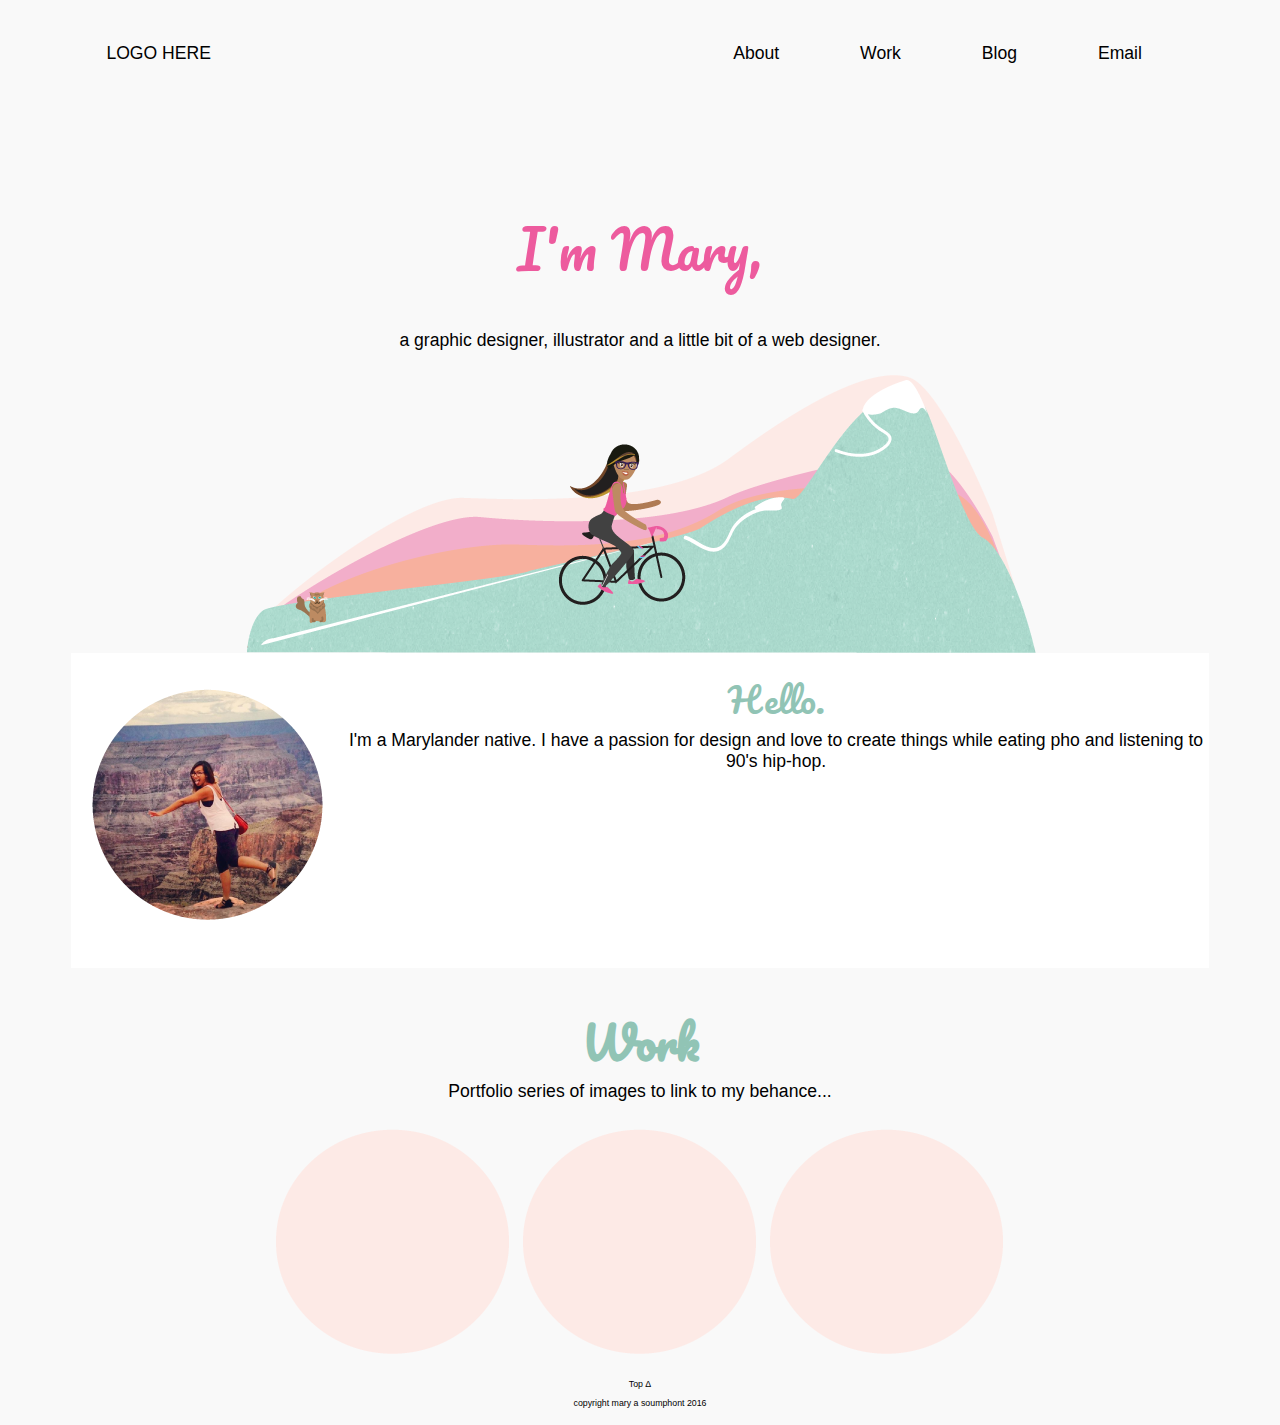
==== final/index.html @ 81c0819e "final" ====
<html>
<head>
	<title>Mary Soumphont Portfolio</title>
<link rel="stylesheet" type="text/css" href="css/style.css">
<link href="https://fonts.googleapis.com/css?family=Pacifico" rel="stylesheet">
<meta name="viewport" content="width=device-width, initial-scale=1">

</head>

<body>
	<div id="wrapper">
	<header>
	<div id="logo">LOGO HERE
	</div>

		<label for="toggle">Menu</label>
		<input type="checkbox" id="toggle">
		
	<nav class="clearfix">
<ul>
<li><a href="#about">About</a></li>
<li><a href="#work">Work</a></li>
<li><a href="#">Blog</a></li>
<li><a href="#">Email</a></li>
</ul>
	</nav>
	</header>

<section id="home">
<h1>I'm Mary,</h1>
<p> a graphic designer, illustrator and a little bit of a web designer.</p>
<img class="banner" src="images/banner.png" title="I'm Mary" alt="banner">
</section>

<!-- QUESTIONS FOR 1:1 Image dimensions? Best practice? Best Image format for web? How to make columns with div/section? Need to create a wrapper? About section aligns all the way left?-->

<section id="about">
	<div class="about">
<img class="selfie" src="images/aboutme.png" title="Hello" alt="image" style="float: left; margin: 15px;"> 
<span style="font-family: 'Pacifico', cursive; font-size: 2em; color: #91c4b5;">Hello.</span> <br>I'm a Marylander native. I have a passion for design and love to create things while eating pho and listening to 90's hip-hop.
</div>
</section>
<section id="work">	
	<h2>Work</h2>
Portfolio series of images to link to my behance...
<p>
<img src="images/placeholder.png" align="middle" title="Hello" alt="image">
<img src="images/placeholder.png" align="middle" title="Hello" alt="image">
<img src="images/placeholder.png" align="middle" title="Hello" alt="image">
</section>

<footer>
<a href="#logo">Top &#916</a>
<p>
copyright mary a soumphont 2016
</footer>
</div>

</body>
</html>
---- final/css/style.css ----
body {
	text-align: center;
	display: block;
	background-color: #f9f9f9;
	font-size: 1.1em;
	font-family: "Helvetica Neue Light","Helvetica Neue",Helvetica,Arial,"Lucida Grande",sans-serif;
}

#wrapper {
	width: 90%;
	text-align: center;
	display: inline-block;

}

header {
	background-color: #f9f9f9;
	padding: 1em;
	height: 3em;
}

nav {
	float: right;
	padding: 1em;
	display: block;
}

nav a {	
  text-decoration: none;
  color: #000000;
  margin: 1.8em;
}

a {
	color: #000;
	text-decoration: none;
}

a:hover {
	color: #ed5b9e;
}

#logo {
	float: left;
	padding: 1em;
}

#home {
	padding-top: 4em;
	background-color: #f9f9f9;
}
ul {
	display: inline;
    list-style: none;
    padding: 0;
    margin: 0;
}
li {
    display: block;
    float: left;
    padding-left: 1em;
}

h1 {
	font-family: 'Pacifico', cursive;
	font-size: 3em;
	font-weight: lighter;
	color: #ed5b9e;
}

h2 {
	font-family: 'Pacifico', cursive;
	font-size: 2.5em;
	color: #91c4b5;
	margin-bottom:0em;
}

#about {
	text-align: center;
	width: 100%;
	background-color: #fff;
	height: 300px;
	padding-top: 15px;
}

.container {
	display: block;
	float: right;
	padding: 3%;
	width: 60%;
	background-color: #fff;
}

#work {
	display: block;
	background-color: #f9f9f9;
	padding-top: 20 0 20 0;
	clear: both;
}

footer {
	background-color: #f9f9f9;
	font-size: .5em;
	clear: both;
}

.clearfix:after {
	visibility: hidden;
	display: block;
	font-size: 0;
	content: " ";
	clear: both;
	height: 0;

}

label {
  text-decoration: none;
  color: #000000;
  margin: 1.8em;
  display: none;
}
#toggle{
	display: none;
}
img.selfie {
	vertical-align: 30%; 
}


@media only screen and (max-width: 800px) {
  nav {
    float: none;
  }	
  nav {
    float: right;
  }
  nav a {
      margin: 0 1.6em .75em 1em;
  }
   img {
    width: 30%;
  }
  img.banner {
	width: 100%; 
}
    #about {
    width: 100%;
    font-size: 1em;
    line-height: 1.8em;
    padding: 40px 20px 0 0;
    height: 280px;
    text-align: center;
  }
}

@media only screen and (max-width: 480px) {
  h1 {
    display: block;
    text-align: center;
    font-size: 3em;
  }
 h2 {
	font-size: 2em;
  }

  li {
    width: 100%;
    padding: 2em 0 2em 0;
    border-top: solid 1px;
    border-color: #fff;
  }
     img {
    width: 70%;
  }
  .container {
	padding: 3%;
	width: 100%;
}
#home {
	padding: 1em;
	background-color: #f9f9f9;
}
#about {
	text-align: center;
	width: 80%;
	font-size: 1em;
	height: 400px;
	padding-top: 0px;

}
#work {
	height: 810px;
}
#logo {
	float: none;
}
label {
	display: block;
	float: none;
}
nav {
	display: none;
}
#toggle:checked + nav{
	display: block;
	padding-left: 2em;

}

}
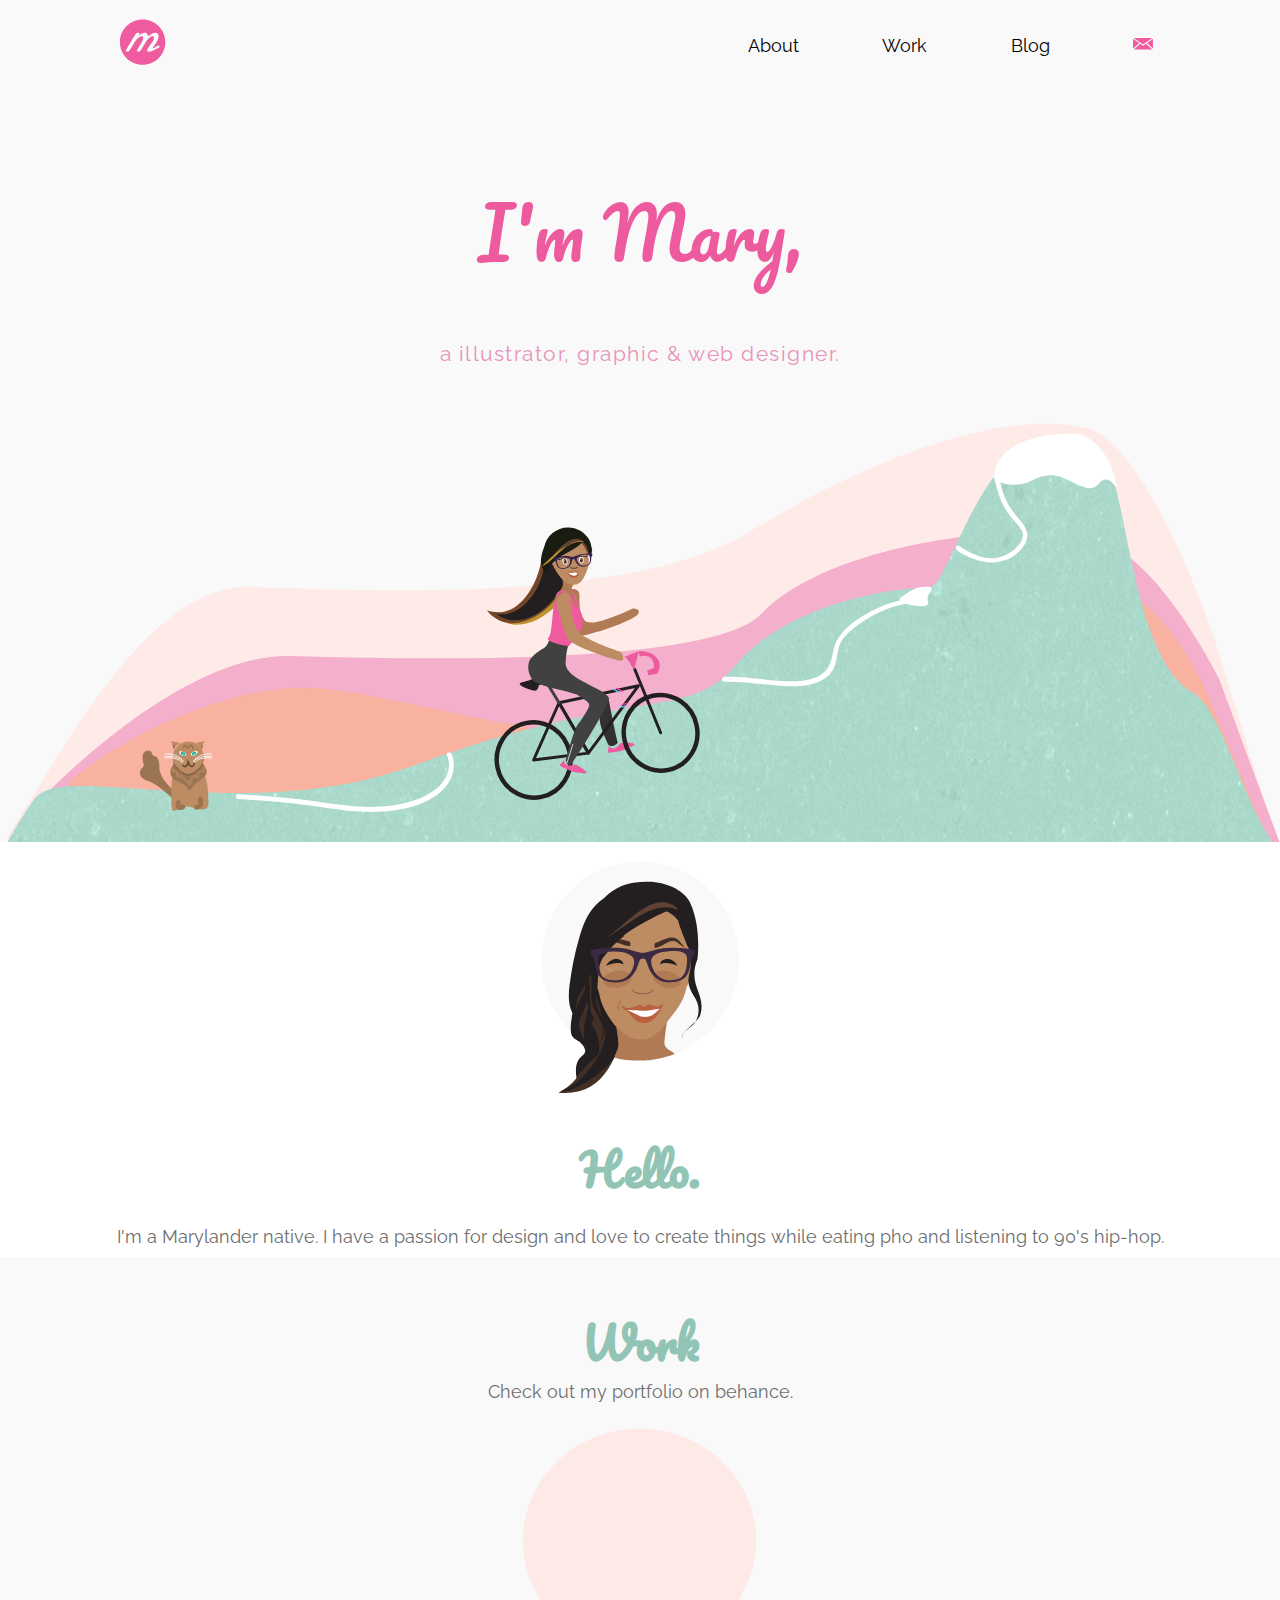
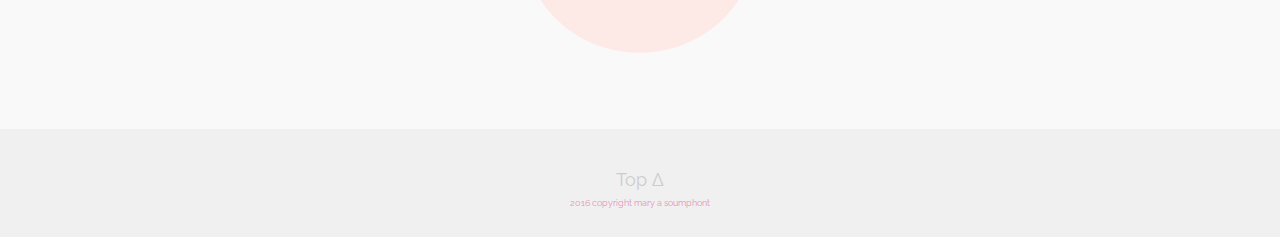
==== commit 99cf40b4: "final" ====
--- a/final/index.html
+++ b/final/index.html
@@ -1,60 +1,69 @@
 <html>
 <head>
-	<title>Mary Soumphont Portfolio</title>
+	<title>Mary Soumphont | Portfolio</title>
 <link rel="stylesheet" type="text/css" href="css/style.css">
 <link href="https://fonts.googleapis.com/css?family=Pacifico" rel="stylesheet">
+<link href="https://fonts.googleapis.com/css?family=Rubik" rel="stylesheet">
+<link href="https://fonts.googleapis.com/css?family=Raleway" rel="stylesheet">
+
 <meta name="viewport" content="width=device-width, initial-scale=1">
 
 </head>
 
 <body>
-	<div id="wrapper">
+
 	<header>
-	<div id="logo">LOGO HERE
+	<div id="logo"><img src="images/logo.svg" title="I'm Mary" alt="banner">
+	</div>
+	<div id="logo2">
+		<span style="font-family: 'Rubik', sans-serif; font-size: 1.3em; color: #fff; letter-spacing: 2; font-weight: ligther;">
+				mary whoa</span>
 	</div>
 
-		<label for="toggle">Menu</label>
+		<label for="toggle">
+			<span style="font-size: 1em; color: #ccc;">
+				menu</span></label>
 		<input type="checkbox" id="toggle">
 		
 	<nav class="clearfix">
 <ul>
 <li><a href="#about">About</a></li>
 <li><a href="#work">Work</a></li>
-<li><a href="#">Blog</a></li>
-<li><a href="#">Email</a></li>
+<li><a href="http://prettaway.com">Blog</a></li>
+<li><a href="mailto:msoumphont@gmail.com?Subject=Hello"><img src="images/email.svg" alt="email" title="Email Me"></a></li>
 </ul>
 	</nav>
 	</header>
 
 <section id="home">
 <h1>I'm Mary,</h1>
-<p> a graphic designer, illustrator and a little bit of a web designer.</p>
-<img class="banner" src="images/banner.png" title="I'm Mary" alt="banner">
+<p> a illustrator, graphic & web designer.</p>
+<img class="banner" src="images/banner.svg" title="I'm Mary" alt="banner">
 </section>
 
 <!-- QUESTIONS FOR 1:1 Image dimensions? Best practice? Best Image format for web? How to make columns with div/section? Need to create a wrapper? About section aligns all the way left?-->
 
 <section id="about">
-	<div class="about">
-<img class="selfie" src="images/aboutme.png" title="Hello" alt="image" style="float: left; margin: 15px;"> 
-<span style="font-family: 'Pacifico', cursive; font-size: 2em; color: #91c4b5;">Hello.</span> <br>I'm a Marylander native. I have a passion for design and love to create things while eating pho and listening to 90's hip-hop.
-</div>
+<img src="images/me.svg" title="Sa Bai Dee" alt="me" width="16%"><br>
+<h2>Hello.</h2> <p>I'm a Marylander native. I have a passion for design and love to create things while eating pho and listening to 90's hip-hop.
 </section>
 <section id="work">	
 	<h2>Work</h2>
-Portfolio series of images to link to my behance...
+Check out my portfolio on behance.
 <p>
-<img src="images/placeholder.png" align="middle" title="Hello" alt="image">
-<img src="images/placeholder.png" align="middle" title="Hello" alt="image">
-<img src="images/placeholder.png" align="middle" title="Hello" alt="image">
+	<img src="images/placeholder.png" align="middle" title="MF" alt="image">
+
 </section>
 
+
+
+
 <footer>
-<a href="#logo">Top &#916</a>
+<a href="#home">Top &#916</a>
 <p>
-copyright mary a soumphont 2016
+2016 copyright mary a soumphont
 </footer>
-</div>
+
 
 </body>
 </html>--- a/final/css/style.css
+++ b/final/css/style.css
@@ -1,16 +1,12 @@
 body {
+	margin: 0;
+	padding: 0;
 	text-align: center;
 	display: block;
 	background-color: #f9f9f9;
 	font-size: 1.1em;
-	font-family: "Helvetica Neue Light","Helvetica Neue",Helvetica,Arial,"Lucida Grande",sans-serif;
-}
-
-#wrapper {
-	width: 90%;
-	text-align: center;
-	display: inline-block;
-
+	font-family: 'Raleway', sans-serif;
+	color: #6d6d6d;
 }
 
 header {
@@ -23,17 +19,17 @@
 	float: right;
 	padding: 1em;
 	display: block;
+	margin-right: 50px;
+}
+nav img {
+	width: 20px;
 }
 
 nav a {	
   text-decoration: none;
-  color: #000000;
+  color: #000;
   margin: 1.8em;
-}
-
-a {
-	color: #000;
-	text-decoration: none;
+  padding: 10px;
 }
 
 a:hover {
@@ -42,31 +38,43 @@
 
 #logo {
 	float: left;
-	padding: 1em;
+	width: 50px;
+	margin-left: 100px;
+}
+
+#logo2 {
+	display: none;
 }
 
 #home {
-	padding-top: 4em;
-	background-color: #f9f9f9;
-}
+	padding-top: 2em;
+	background-color: #f9f9f9;
+}
+#home p{
+	font-size: 1.2em;
+	color: #e892ba;
+	letter-spacing: 1.5px;
+}
+
+#home h1 {
+	font-family: 'Pacifico', cursive;
+	font-size: 4em;
+	font-weight: lighter;
+	color: #ed5b9e;
+}
+
 ul {
 	display: inline;
     list-style: none;
     padding: 0;
     margin: 0;
 }
+
 li {
     display: block;
     float: left;
-    padding-left: 1em;
-}
-
-h1 {
-	font-family: 'Pacifico', cursive;
-	font-size: 3em;
-	font-weight: lighter;
-	color: #ed5b9e;
-}
+}
+
 
 h2 {
 	font-family: 'Pacifico', cursive;
@@ -79,29 +87,29 @@
 	text-align: center;
 	width: 100%;
 	background-color: #fff;
-	height: 300px;
+	height: 400px;
 	padding-top: 15px;
 }
 
-.container {
-	display: block;
-	float: right;
-	padding: 3%;
-	width: 60%;
-	background-color: #fff;
-}
-
 #work {
 	display: block;
 	background-color: #f9f9f9;
-	padding-top: 20 0 20 0;
+	padding: 10 0 50 0;
 	clear: both;
 }
 
 footer {
-	background-color: #f9f9f9;
+	background-color: #f0f0f0;
 	font-size: .5em;
 	clear: both;
+	color: #e892ba;
+	padding: 40px 0 20px 0;
+}
+
+footer a{
+	text-decoration: none;
+	font-size: 2em;
+	color: #ccc;
 }
 
 .clearfix:after {
@@ -111,9 +119,7 @@
 	content: " ";
 	clear: both;
 	height: 0;
-
-}
-
+}
 label {
   text-decoration: none;
   color: #000000;
@@ -123,89 +129,138 @@
 #toggle{
 	display: none;
 }
-img.selfie {
-	vertical-align: 30%; 
-}
 
 
 @media only screen and (max-width: 800px) {
-  nav {
-    float: none;
-  }	
-  nav {
-    float: right;
-  }
-  nav a {
-      margin: 0 1.6em .75em 1em;
-  }
-   img {
-    width: 30%;
-  }
-  img.banner {
-	width: 100%; 
-}
-    #about {
-    width: 100%;
-    font-size: 1em;
-    line-height: 1.8em;
-    padding: 40px 20px 0 0;
-    height: 280px;
-    text-align: center;
-  }
-}
+ 	nav {
+    	float: right;
+    	margin-right: 0px;
+ 	}		
+ 	nav a {	
+  		text-decoration: none;
+  		color: #000;
+		padding: 15px;
+		margin: 0;
+	}
+	nav img {
+		width: 20px;
+		padding-left: 20px;
+    	margin: 0;
+    	float: left;
+	}
+ 	 img {
+    	width: 30%;
+  	}
+ 	 img.banner {
+		width: 100%; 
+	}
+	#logo {
+		width: 20%;
+		margin-left: 10px;
+	}
+	#about {
+		text-align: center;
+		font-size: 1em;
+		height: 440px;
+		padding-top: 30px;
+		}
+	#about p {
+		padding: 0 50px 0 50px;
+		}
+
+
 
 @media only screen and (max-width: 480px) {
-  h1 {
-    display: block;
-    text-align: center;
-    font-size: 3em;
-  }
- h2 {
-	font-size: 2em;
-  }
-
-  li {
-    width: 100%;
-    padding: 2em 0 2em 0;
-    border-top: solid 1px;
-    border-color: #fff;
-  }
-     img {
-    width: 70%;
-  }
-  .container {
-	padding: 3%;
-	width: 100%;
-}
-#home {
-	padding: 1em;
-	background-color: #f9f9f9;
-}
-#about {
-	text-align: center;
-	width: 80%;
-	font-size: 1em;
-	height: 400px;
-	padding-top: 0px;
-
-}
-#work {
-	height: 810px;
-}
-#logo {
-	float: none;
-}
-label {
-	display: block;
-	float: none;
-}
-nav {
-	display: none;
-}
-#toggle:checked + nav{
-	display: block;
-	padding-left: 2em;
-
-}
-
-}
+  		h1 {
+    		display: block;
+    		text-align: center;
+    		font-size: 3em;
+    		color: #91c4b5;
+  		}
+ 		h2 {
+			font-size: 2em;
+ 		 }
+
+		img {
+    		width: 70%;
+  		}
+
+		#home {
+			background-color: #f9f9f9;
+		}
+		#home h1 {
+			color: #91c4b5;
+		}
+		#home p {
+			float: none;
+			text-align: center;
+			padding: 0 50px 0 50px;
+			color: #91c4b5;
+		}
+		header {
+			background-color: #ed5b9e;
+			padding: 1em;
+			height: 1.5em;
+		}
+		#about {
+			text-align: center;
+			font-size: 1em;
+			height: 420px;
+			padding-top: 30px;
+		}
+		#about p {
+			padding: 0 30px 0 30px;
+		}
+		#about img {
+			width: 50%;
+		}
+		#work {
+		}
+		#work img {
+			width: 55%;
+		}
+		#logo2 {
+			display: block;
+			width: 100%;
+			color: #f9f9f9;
+		}
+		#logo {
+			display: none;
+		}
+		label {
+			display: block;
+			float: none;
+		}
+
+		nav {
+			display: none;
+			float: none;
+    		margin: 0;
+    		padding: 0;
+		}
+		li {
+			width: 90%;
+    		border-top: solid 1px;
+    		border-color: #fff;
+    		padding: 20px 0 20px 0;
+  		}
+		nav a {	
+  			text-decoration: none;
+  			color: #000;
+  			margin: 0;
+  			padding: 20px;
+		}
+		nav img {
+			width: 10%;
+			text-align: center;
+			padding-left: 140px;
+		}
+		#toggle:checked + nav{
+			display: block;
+			padding-left: 2em;
+		}
+		footer {
+			background-color: #f9f9f9;
+			font-size: .5em;
+			clear: both;
+		}
